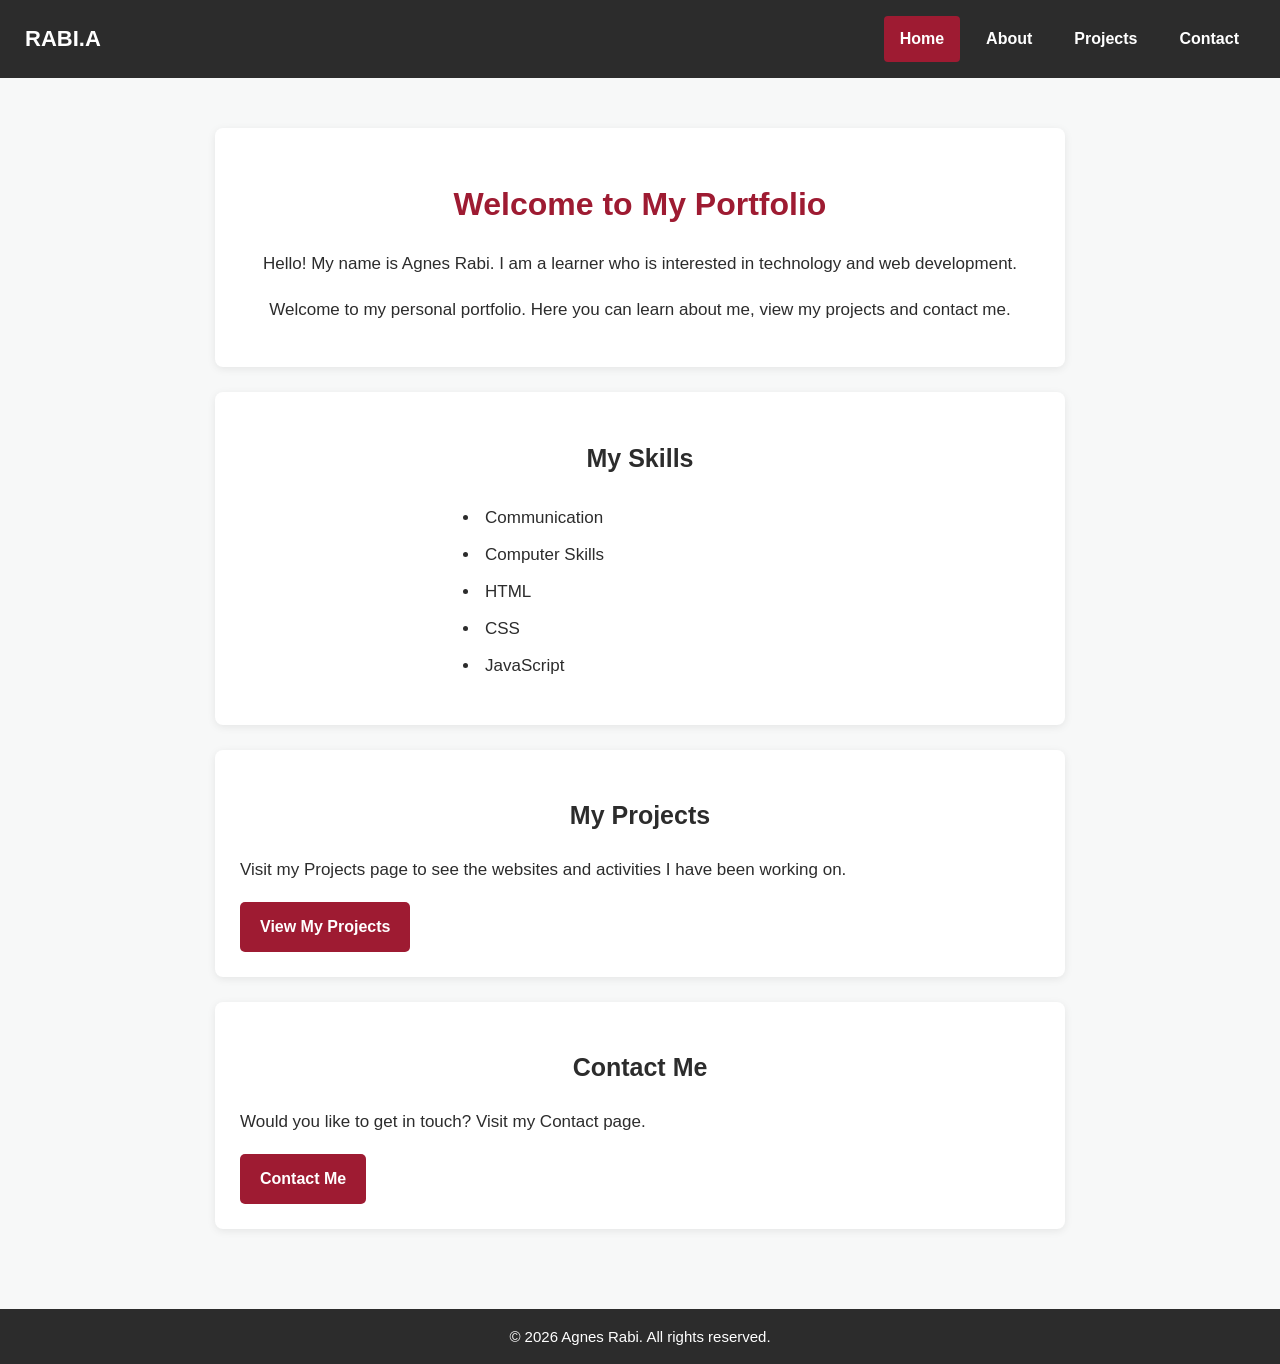
==== index.html @ c5e83e11 "Add portfolio pages and project files" ====
<!DOCTYPE html>
<html lang="en">

<head>
    <meta charset="UTF-8">
    <meta name="viewport" content="width=device-width, initial-scale=1.0">
    <title>Agnes Rabi - Personal Portfolio</title>
    <link rel="stylesheet" href="style.css">
</head>

<body>

    <header>
        <nav class="navbar" aria-label="Main navigation">
            <span class="logo">RABI.A</span>

            <div class="nav-links">
                <a href="index.html" class="nav-link active">Home</a>
                <a href="about.html" class="nav-link">About</a>
                <a href="projects.html" class="nav-link">Projects</a>
                <a href="contact.html" class="nav-link">Contact</a>
            </div>
        </nav>
    </header>

    <main>

        <section class="welcome">
            <h1>Welcome to My Portfolio</h1>
            <p>Hello! My name is Agnes Rabi. I am a learner who is interested in technology and web development.</p>
            <p>Welcome to my personal portfolio. Here you can learn about me, view my projects and contact me.</p>
        </section>

        <section class="skills">
            <h2>My Skills</h2>
            <ul>
                <li>Communication</li>
                <li>Computer Skills</li>
                <li>HTML</li>
                <li>CSS</li>
                <li>JavaScript</li>
            </ul>
        </section>

        <section class="home-projects">
            <h2>My Projects</h2>
            <p>Visit my Projects page to see the websites and activities I have been working on.</p>
            <a href="projects.html" class="btn">View My Projects</a>
        </section>

        <section class="home-contact">
            <h2>Contact Me</h2>
            <p>Would you like to get in touch? Visit my Contact page.</p>
            <a href="contact.html" class="btn">Contact Me</a>
        </section>

    </main>

    <footer>
        <p>&copy; 2026 Agnes Rabi. All rights reserved.</p>
    </footer>

    <script src="script.js"></script>

</body>
</html>
---- style.css ----
/* GENERAL PAGE STYLING */

* {
    box-sizing: border-box;
}

body {
    font-family: Arial, Helvetica, sans-serif;
    background-color: #f7f8f8;
    color: #2c2c2c;
    margin: 0;
    padding: 0;
    line-height: 1.6;
}

/* NAVIGATION BAR */

.navbar {
    display: flex;
    justify-content: space-between;
    align-items: center;
    flex-wrap: wrap;
    gap: 15px;
    background-color: #2c2c2c;
    padding: 16px 25px;
}

.logo {
    color: #ffffff;
    font-size: 22px;
    font-weight: bold;
}

.nav-links {
    display: flex;
    flex-wrap: wrap;
    gap: 10px;
}

.nav-link {
    color: #ffffff;
    text-decoration: none;
    font-weight: bold;
    padding: 10px 16px;
    border-radius: 4px;
    min-height: 44px;
    display: inline-flex;
    align-items: center;
}

.nav-link:hover,
.nav-link.active {
    background-color: #9E1B32;
}

/* KEYBOARD FOCUS */

a:focus-visible,
button:focus-visible,
input:focus-visible,
select:focus-visible,
textarea:focus-visible {
    outline: 3px solid #9E1B32;
    outline-offset: 3px;
}

/* MAIN CONTENT */

main {
    max-width: 1100px;
    margin: 0 auto;
    padding: 25px 20px;
}

h1 {
    color: #9E1B32;
    font-size: 32px;
    text-align: center;
    margin-bottom: 20px;
}

h2 {
    color: #2c2c2c;
    font-size: 25px;
    text-align: center;
}

p {
    font-size: 17px;
    line-height: 1.7;
}

/* HOME PAGE */

.welcome,
.skills,
.home-projects,
.home-contact,
.projects-intro,
.contact-intro,
.contact-information,
.contact-form-section {
    max-width: 850px;
    margin: 25px auto;
    padding: 25px;
    background-color: #ffffff;
    border-radius: 8px;
    box-shadow: 0 2px 8px rgba(0, 0, 0, 0.08);
}

.welcome {
    text-align: center;
}

.skills ul {
    max-width: 400px;
    margin: 15px auto;
    padding-left: 40px;
}

.skills li {
    padding: 5px;
    font-size: 17px;
}

/* BUTTONS */

.btn {
    display: inline-flex;
    justify-content: center;
    align-items: center;
    background-color: #9E1B32;
    color: #ffffff;
    text-decoration: none;
    font-weight: bold;
    padding: 12px 20px;
    min-height: 48px;
    border-radius: 5px;
    transition: background-color 0.3s ease;
}

.btn:hover {
    background-color: #2c2c2c;
}

/* PROJECTS PAGE */

.projects-intro {
    text-align: center;
}

.projects-grid {
    display: grid;
    grid-template-columns: repeat(auto-fit, minmax(220px, 1fr));
    gap: 20px;
    padding: 20px 0;
}

.project-card {
    background-color: #2c2c2c;
    color: #ffffff;
    padding: 22px;
    border-radius: 8px;
    text-align: center;
    transition: transform 0.3s ease, background-color 0.3s ease;
}

.project-card h3 {
    color: #ffffff;
}

.project-card:hover {
    transform: translateY(-5px);
    background-color: #9E1B32;
}

/* CONTACT PAGE */

.contact-information,
.contact-form-section {
    text-align: center;
}

.contact-form-section form {
    display: flex;
    flex-direction: column;
    gap: 12px;
    max-width: 500px;
    margin: 20px auto;
    text-align: left;
}

.contact-form-section label {
    font-weight: bold;
}

.contact-form-section input,
.contact-form-section select,
.contact-form-section textarea {
    width: 100%;
    padding: 12px;
    border: 2px solid #2c2c2c;
    border-radius: 5px;
    font-family: Arial, Helvetica, sans-serif;
    font-size: 16px;
}

.contact-form-section input,
.contact-form-section select {
    min-height: 48px;
}

.contact-form-section textarea {
    min-height: 120px;
    resize: vertical;
}

.contact-form-section button {
    background-color: #9E1B32;
    color: #ffffff;
    border: none;
    border-radius: 5px;
    padding: 12px 20px;
    min-height: 48px;
    font-size: 16px;
    font-weight: bold;
    cursor: pointer;
    transition: background-color 0.3s ease;
}

.contact-form-section button:hover {
    background-color: #2c2c2c;
}

/* FOOTER */

footer {
    background-color: #2c2c2c;
    color: #ffffff;
    text-align: center;
    padding: 15px;
    margin-top: 30px;
}

footer p {
    margin: 0;
    font-size: 15px;
}

/* TABLET RESPONSIVENESS */

@media (max-width: 900px) {
    main {
        padding: 20px 15px;
    }

    .navbar {
        padding: 14px;
    }
}

/* MOBILE RESPONSIVENESS */

@media (max-width: 600px) {
    .navbar {
        flex-direction: column;
        align-items: center;
    }

    .nav-links {
        width: 100%;
        flex-direction: column;
        align-items: stretch;
    }

    .nav-link {
        justify-content: center;
        width: 100%;
        min-height: 48px;
    }

    main {
        padding: 12px;
    }

    h1 {
        font-size: 26px;
    }

    h2 {
        font-size: 22px;
    }

    p {
        font-size: 16px;
    }

    .welcome,
    .skills,
    .home-projects,
    .home-contact,
    .projects-intro,
    .contact-intro,
    .contact-information,
    .contact-form-section {
        padding: 18px;
    }

    .projects-grid {
        grid-template-columns: 1fr;
    }

    .btn {
        width: 100%;
    }
}

/* REDUCED MOTION */

@media (prefers-reduced-motion: reduce) {
    *,
    *::before,
    *::after {
        scroll-behavior: auto !important;
        transition-duration: 0.01ms !important;
        animation-duration: 0.01ms !important;
    }

    .project-card:hover {
        transform: none;
    }
}
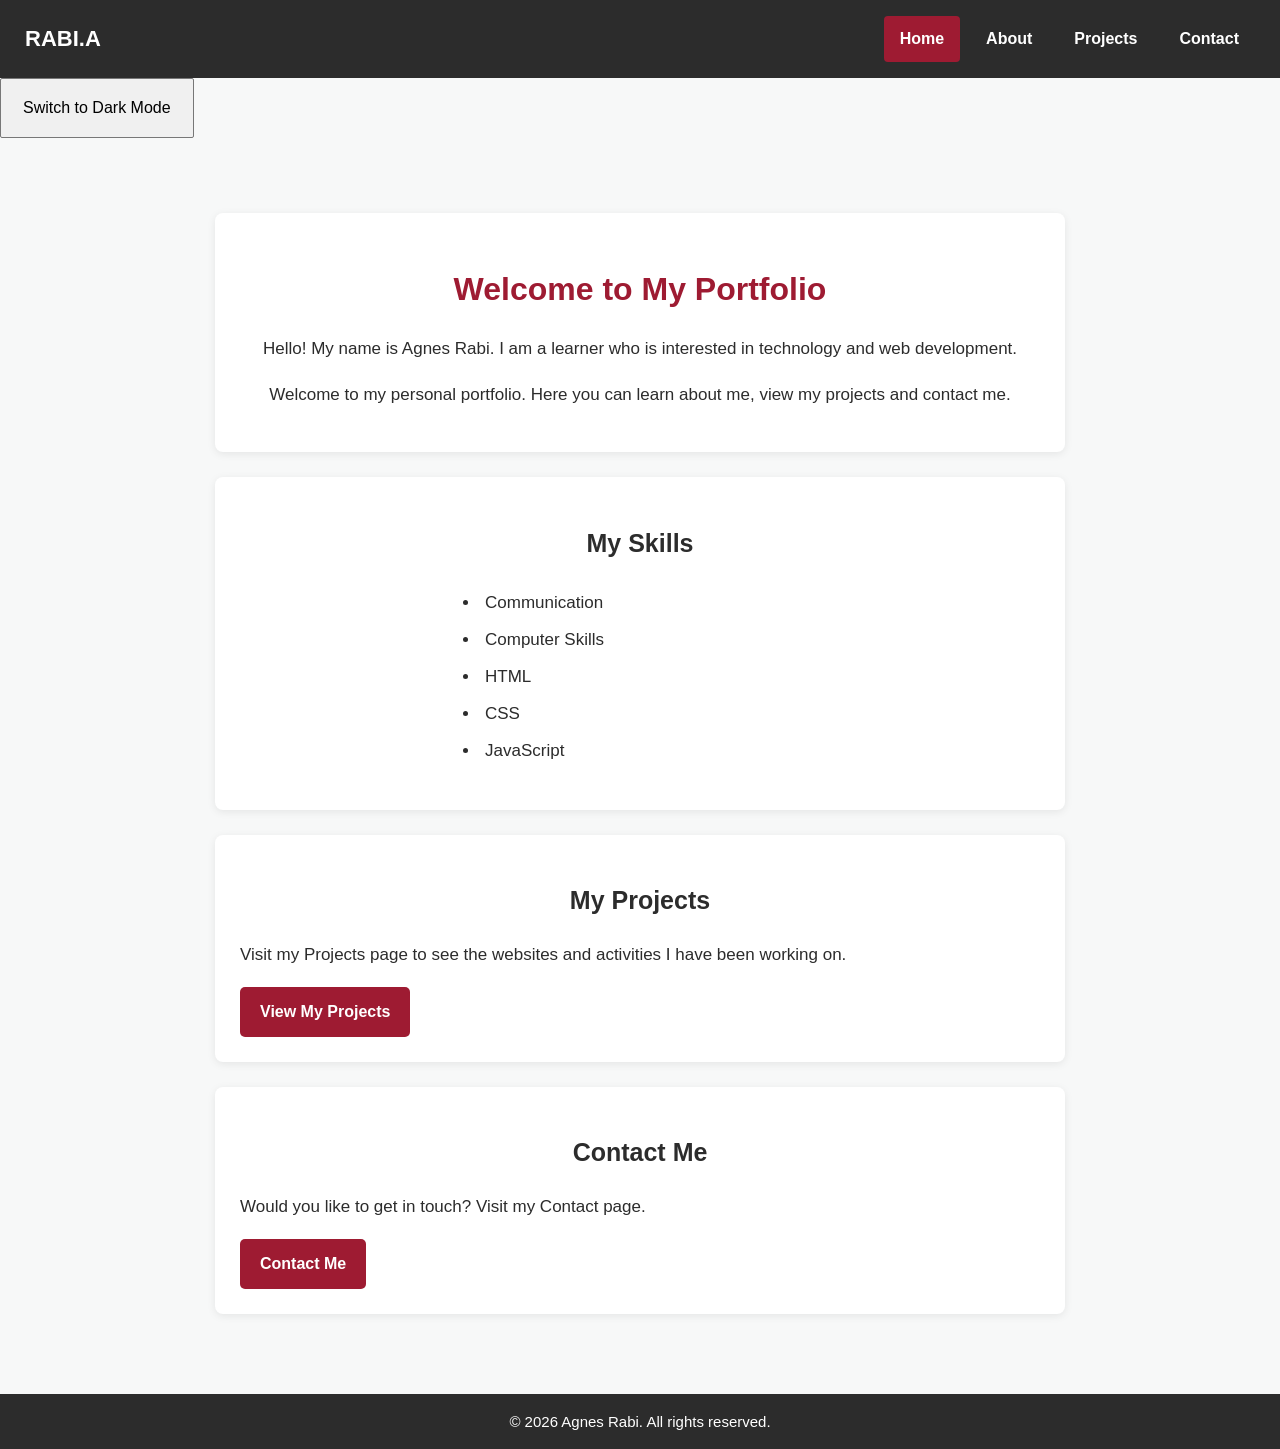
==== commit 209c2736: "Add working dark mode toggle" ====
--- a/index.html
+++ b/index.html
@@ -5,7 +5,9 @@
 <head>
     <meta charset="UTF-8">
     <meta name="viewport" content="width=device-width, initial-scale=1.0">
+
     <title>Agnes Rabi - Personal Portfolio</title>
+
     <link rel="stylesheet" href="style.css">
 </head>
 
@@ -13,6 +15,7 @@
 
     <header>
         <nav class="navbar" aria-label="Main navigation">
+
             <span class="logo">RABI.A</span>
 
             <div class="nav-links">
@@ -21,19 +24,38 @@
                 <a href="projects.html" class="nav-link">Projects</a>
                 <a href="contact.html" class="nav-link">Contact</a>
             </div>
+
         </nav>
     </header>
+
+    <!-- DARK MODE BUTTON -->
+    <button
+        type="button"
+        id="themeToggle"
+        class="theme-toggle"
+        aria-pressed="false">
+        Switch to Dark Mode
+    </button>
 
     <main>
 
         <section class="welcome">
             <h1>Welcome to My Portfolio</h1>
-            <p>Hello! My name is Agnes Rabi. I am a learner who is interested in technology and web development.</p>
-            <p>Welcome to my personal portfolio. Here you can learn about me, view my projects and contact me.</p>
+
+            <p>
+                Hello! My name is Agnes Rabi. I am a learner
+                who is interested in technology and web development.
+            </p>
+
+            <p>
+                Welcome to my personal portfolio. Here you can
+                learn about me, view my projects and contact me.
+            </p>
         </section>
 
         <section class="skills">
             <h2>My Skills</h2>
+
             <ul>
                 <li>Communication</li>
                 <li>Computer Skills</li>
@@ -45,13 +67,23 @@
 
         <section class="home-projects">
             <h2>My Projects</h2>
-            <p>Visit my Projects page to see the websites and activities I have been working on.</p>
+
+            <p>
+                Visit my Projects page to see the websites
+                and activities I have been working on.
+            </p>
+
             <a href="projects.html" class="btn">View My Projects</a>
         </section>
 
         <section class="home-contact">
             <h2>Contact Me</h2>
-            <p>Would you like to get in touch? Visit my Contact page.</p>
+
+            <p>
+                Would you like to get in touch?
+                Visit my Contact page.
+            </p>
+
             <a href="contact.html" class="btn">Contact Me</a>
         </section>
 
--- a/style.css
+++ b/style.css
@@ -12,6 +12,7 @@
     margin: 0;
     padding: 0;
     line-height: 1.6;
+    transition: background-color 0.3s ease, color 0.3s ease;
 }
 
 /* NAVIGATION BAR */
@@ -54,6 +55,28 @@
     background-color: #9E1B32;
 }
 
+/* DARK MODE TOGGLE BUTTON */
+
+/* DARK MODE TOGGLE BUTTON */
+
+.theme-toggle {
+    display: block;
+    background-color: #f0f0f0;
+    color: #000000;
+    border: 1px solid #777777;
+    border-radius: 2px;
+    padding: 18px 22px;
+    min-height: 60px;
+    font-size: 16px;
+    font-weight: normal;
+    cursor: pointer;
+    margin-bottom: 25px;
+}
+
+.theme-toggle:hover {
+    background-color: #dddddd;
+    color: #000000;
+}
 /* KEYBOARD FOCUS */
 
 a:focus-visible,
@@ -91,13 +114,15 @@
     line-height: 1.7;
 }
 
-/* HOME PAGE */
+/* HOME AND OTHER PAGE CONTENT BOXES */
 
 .welcome,
 .skills,
 .home-projects,
 .home-contact,
 .projects-intro,
+.about-intro,
+.about-content,
 .contact-intro,
 .contact-information,
 .contact-form-section {
@@ -109,17 +134,21 @@
     box-shadow: 0 2px 8px rgba(0, 0, 0, 0.08);
 }
 
+/* HOME PAGE */
+
 .welcome {
     text-align: center;
 }
 
-.skills ul {
+.skills ul,
+.about-content ul {
     max-width: 400px;
     margin: 15px auto;
     padding-left: 40px;
 }
 
-.skills li {
+.skills li,
+.about-content li {
     padding: 5px;
     font-size: 17px;
 }
@@ -146,7 +175,9 @@
 
 /* PROJECTS PAGE */
 
-.projects-intro {
+.projects-intro,
+.about-intro,
+.contact-intro {
     text-align: center;
 }
 
@@ -173,6 +204,16 @@
 .project-card:hover {
     transform: translateY(-5px);
     background-color: #9E1B32;
+}
+
+/* ABOUT PAGE */
+
+.about-content {
+    text-align: left;
+}
+
+.about-content h2 {
+    margin-top: 25px;
 }
 
 /* CONTACT PAGE */
@@ -248,6 +289,68 @@
     font-size: 15px;
 }
 
+/* DARK MODE */
+
+body.dark-mode {
+    background-color: #181818;
+    color: #f1f1f1;
+}
+
+body.dark-mode h2 {
+    color: #f1f1f1;
+}
+
+body.dark-mode p,
+body.dark-mode li,
+body.dark-mode label {
+    color: #f1f1f1;
+}
+
+body.dark-mode .welcome,
+body.dark-mode .skills,
+body.dark-mode .home-projects,
+body.dark-mode .home-contact,
+body.dark-mode .projects-intro,
+body.dark-mode .about-intro,
+body.dark-mode .about-content,
+body.dark-mode .contact-intro,
+body.dark-mode .contact-information,
+body.dark-mode .contact-form-section {
+    background-color: #292929;
+    color: #f1f1f1;
+}
+
+body.dark-mode .contact-form-section input,
+body.dark-mode .contact-form-section select,
+body.dark-mode .contact-form-section textarea {
+    background-color: #181818;
+    color: #ffffff;
+    border-color: #aaaaaa;
+}
+
+body.dark-mode .contact-form-section input::placeholder,
+body.dark-mode .contact-form-section textarea::placeholder {
+    color: #cccccc;
+}
+
+body.dark-mode .project-card {
+    background-color: #383838;
+    color: #ffffff;
+}
+
+body.dark-mode .project-card h3 {
+    color: #ffffff;
+}
+
+body.dark-mode .project-card:hover {
+    background-color: #9E1B32;
+}
+
+body.dark-mode .btn:hover {
+    background-color: #ffffff;
+    color: #2c2c2c;
+}
+
 /* TABLET RESPONSIVENESS */
 
 @media (max-width: 900px) {
@@ -274,7 +377,8 @@
         align-items: stretch;
     }
 
-    .nav-link {
+    .nav-link,
+    .theme-toggle {
         justify-content: center;
         width: 100%;
         min-height: 48px;
@@ -301,6 +405,8 @@
     .home-projects,
     .home-contact,
     .projects-intro,
+    .about-intro,
+    .about-content,
     .contact-intro,
     .contact-information,
     .contact-form-section {
